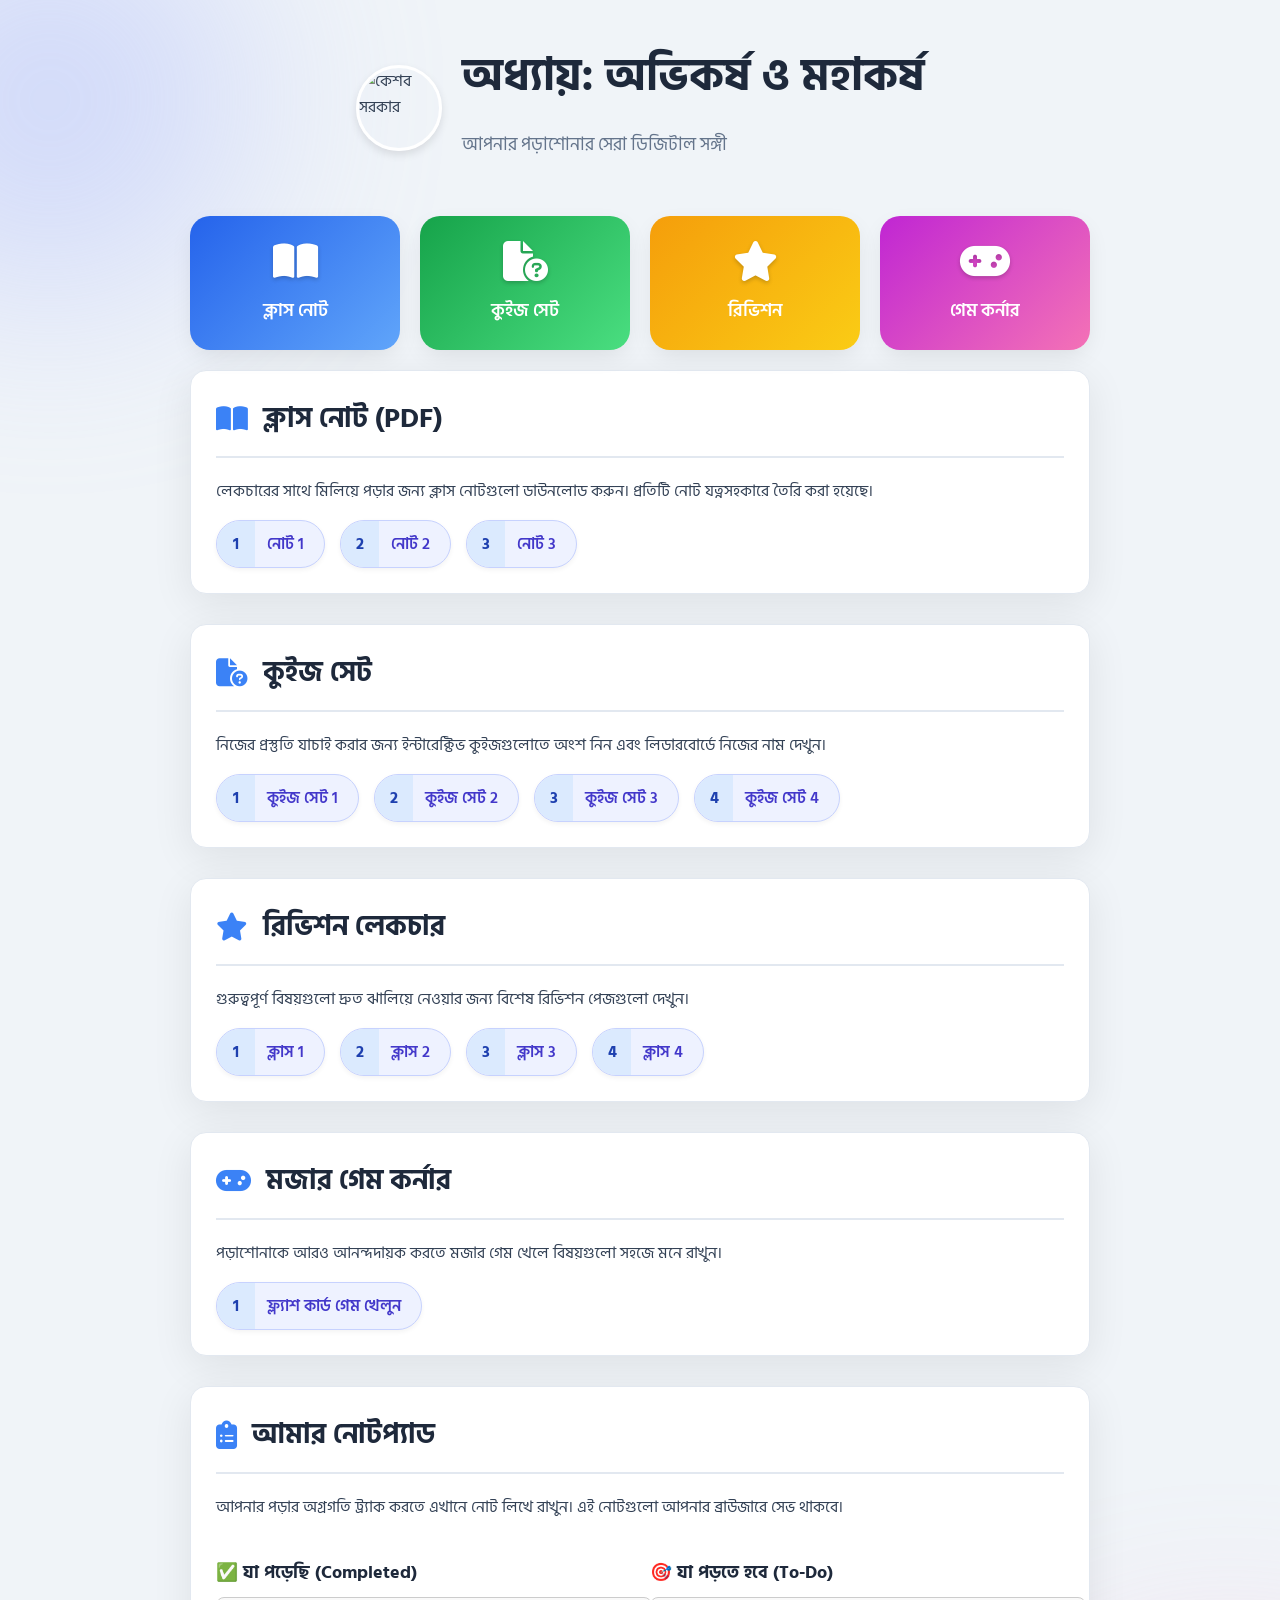
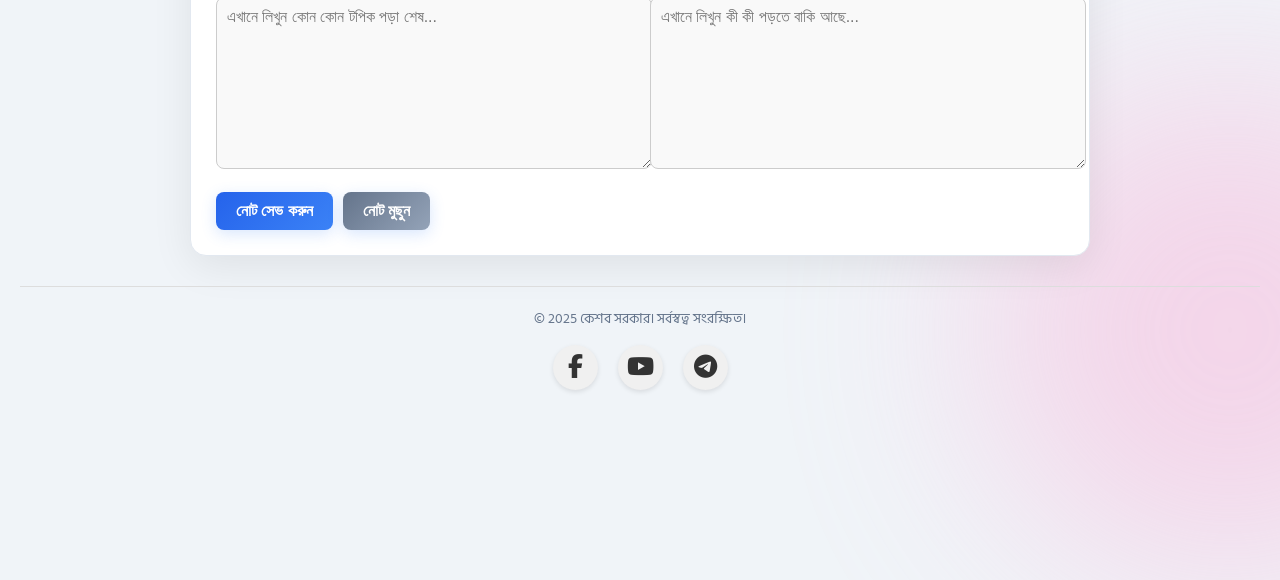
==== index.html @ e4b44785 "Add files via upload" ====
<!DOCTYPE html>
<html lang="bn">
<head>
    <meta charset="UTF-8">
    <meta name="viewport" content="width=device-width, initial-scale=1.0">
    <title>অভিকর্ষ ও মহাকর্ষ - হোমপেজ | কেশব সরকার</title>
    
    <!-- আপনার মূল CSS ফাইল -->
    <link rel="stylesheet" href="style.css">
    
    <!-- আইকন ব্যবহারের জন্য Font Awesome CDN লিঙ্ক -->
    <link rel="stylesheet" href="https://cdnjs.cloudflare.com/ajax/libs/font-awesome/6.4.2/css/all.min.css">
</head>
<body class="day-mode homepage"> 

    <div id="preloader">
        <div class="loader"></div>
    </div>

    <header class="main-header">
        <!-- আপনার ছবি -->
        <img src="images/logo.png" alt="কেশব সরকার" class="profile-pic">
        
        <!-- টেক্সট কন্টেন্ট -->
        <div class="header-text">
            <h1>অধ্যায়: অভিকর্ষ ও মহাকর্ষ</h1>
            <p>আপনার পড়াশোনার সেরা ডিজিটাল সঙ্গী</p>
        </div>
    </header>

    <!-- নতুন ডিজাইনের নেভিগেশন গ্রিড -->
    <nav class="nav-grid">
        <a href="#class-notes" class="nav-button color-notes">
            <i class="fa-solid fa-book-open"></i>
            <span>ক্লাস নোট</span>
        </a>
        <a href="#quiz-sets" class="nav-button color-quiz">
            <i class="fa-solid fa-file-circle-question"></i>
            <span>কুইজ সেট</span>
        </a>
        <a href="#revision-lectures" class="nav-button color-revision">
            <i class="fa-solid fa-star"></i>
            <span>রিভিশন</span>
        </a>
        <a href="#game-corner" class="nav-button color-games">
            <i class="fa-solid fa-gamepad"></i>
            <span>গেম কর্নার</span>
        </a>
    </nav>

    <main>
        <!-- Class Notes Section -->
        <section class="card" id="class-notes">
            <h2><i class="fa-solid fa-book-open icon-title"></i> ক্লাস নোট (PDF)</h2>
            <p>লেকচারের সাথে মিলিয়ে পড়ার জন্য ক্লাস নোটগুলো ডাউনলোড করুন। প্রতিটি নোট যত্নসহকারে তৈরি করা হয়েছে।</p>
            <div class="link-container">
                <a href="https://drive.google.com/file/d/1uuDfI9Atn5ycHhfQtnb_969OIkTGP3Yk/view?usp=drive_link" target="_blank">নোট 1</a>
                <a href="https://drive.google.com/file/d/1uvQ_W6IYlkirA7gVfi2jIu3zDcl0qU11/view?usp=drive_link" target="_blank">নোট 2</a>
                <a href="https://drive.google.com/file/d/1uwQnP6l8-jV9nRFzfV76UKOuegQ4USiN/view?usp=drive_link" target="_blank">নোট 3</a>
            </div>
        </section>

        <!-- Quiz Section -->
        <section class="card" id="quiz-sets">
            <h2><i class="fa-solid fa-file-circle-question icon-title"></i> কুইজ সেট</h2>
            <p>নিজের প্রস্তুতি যাচাই করার জন্য ইন্টারেক্টিভ কুইজগুলোতে অংশ নিন এবং লিডারবোর্ডে নিজের নাম দেখুন।</p>
            <div class="link-container">
                <a href="quiz/Qset1.html">কুইজ সেট 1</a>
                <a href="quiz/Qset2.html">কুইজ সেট 2</a>
                <a href="quiz/Qset3.html">কুইজ সেট 3</a>
                <a href="quiz/Qset4.html">কুইজ সেট 4</a>
            </div>
        </section>

        <!-- Revision Section -->
        <section class="card" id="revision-lectures">
             <h2><i class="fa-solid fa-star icon-title"></i> রিভিশন লেকচার</h2>
            <p>গুরুত্বপূর্ণ বিষয়গুলো দ্রুত ঝালিয়ে নেওয়ার জন্য বিশেষ রিভিশন পেজগুলো দেখুন।</p>
            <div class="link-container">
                <a href="revision_series/class1.html">ক্লাস 1</a>
                <a href="revision_series/class2.html">ক্লাস 2</a>
                <a href="revision_series/class3.html">ক্লাস 3</a>
                <a href="revision_series/class4.html">ক্লাস 4</a>
            </div>
        </section>

        <!-- Game Section -->
        <section class="card" id="game-corner">
            <h2><i class="fa-solid fa-gamepad icon-title"></i> মজার গেম কর্নার</h2>
            <p>পড়াশোনাকে আরও আনন্দদায়ক করতে মজার গেম খেলে বিষয়গুলো সহজে মনে রাখুন।</p>
            <div class="link-container">
                <a href="game/flash-card/index.html">ফ্ল্যাশ কার্ড গেম খেলুন</a>
            </div>
        </section>

        <!-- Notepad Section -->
        <section class="card" id="notepad">
            <h2><i class="fa-solid fa-clipboard-list icon-title"></i> আমার নোটপ্যাড</h2>
            <p>আপনার পড়ার অগ্রগতি ট্র্যাক করতে এখানে নোট লিখে রাখুন। এই নোটগুলো আপনার ব্রাউজারে সেভ থাকবে।</p>
            
            <div class="notepad-container">
                <div class="notepad-column">
                    <h3>✅ যা পড়েছি (Completed)</h3>
                    <textarea id="completed-notes" placeholder="এখানে লিখুন কোন কোন টপিক পড়া শেষ..."></textarea>
                </div>
                <div class="notepad-column">
                    <h3>🎯 যা পড়তে হবে (To-Do)</h3>
                    <textarea id="todo-notes" placeholder="এখানে লিখুন কী কী পড়তে বাকি আছে..."></textarea>
                </div>
            </div>
            
            <div class="notepad-buttons">
                <button id="save-notes-btn" class="action-btn">নোট সেভ করুন</button>
                <button id="clear-notes-btn" class="action-btn gray">নোট মুছুন</button>
            </div>
        </section>
    </main>

    <!-- Back to Top Button -->
    <a id="back-to-top" href="#"><i class="fas fa-arrow-up"></i></a>
    
    <footer>
        <p>&copy; 2025 কেশব সরকার। সর্বস্বত্ব সংরক্ষিত।</p>
		<div class="social-links">
            <a href="#" target="_blank"><i class="fab fa-facebook-f"></i></a>
            <a href="#" target="_blank "><i class="fab fa-youtube"></i></a>
            <a href="#" target="_blank"><i class="fab fa-telegram"></i></a>
        </div>
    </footer>

    <script>
    document.addEventListener('DOMContentLoaded', () => {
        // --- Notepad Functionality ---
        const completedNotesTextarea = document.getElementById('completed-notes');
        const todoNotesTextarea = document.getElementById('todo-notes');
        const saveBtn = document.getElementById('save-notes-btn');
        const clearBtn = document.getElementById('clear-notes-btn');

        const loadNotes = () => {
            completedNotesTextarea.value = localStorage.getItem('myAppCompletedNotes') || '';
            todoNotesTextarea.value = localStorage.getItem('myAppTodoNotes') || '';
        };

        const saveNotes = () => {
            localStorage.setItem('myAppCompletedNotes', completedNotesTextarea.value);
            localStorage.setItem('myAppTodoNotes', todoNotesTextarea.value);
            alert('আপনার নোট সফলভাবে সেভ করা হয়েছে!');
        };
        
        const clearNotes = () => {
            if (confirm('আপনি কি সত্যিই সব নোট মুছে ফেলতে চান?')) {
                localStorage.removeItem('myAppCompletedNotes');
                localStorage.removeItem('myAppTodoNotes');
                loadNotes(); // Clear textareas
                alert('আপনার সব নোট মুছে ফেলা হয়েছে।');
            }
        };

        if (saveBtn) saveBtn.addEventListener('click', saveNotes);
        if (clearBtn) clearBtn.addEventListener('click', clearNotes);
        
        loadNotes();

        // --- Back to Top Button Functionality ---
        const backToTopBtn = document.getElementById('back-to-top');
        window.onscroll = () => {
            if (document.body.scrollTop > 100 || document.documentElement.scrollTop > 100) {
                backToTopBtn.style.display = 'block';
            } else {
                backToTopBtn.style.display = 'none';
            }
        };
    });

    // --- Preloader Functionality ---
	window.addEventListener('load', () => {
        const preloader = document.getElementById('preloader');
        if(preloader) {
            preloader.style.display = 'none';
        }
    });
	</script>
</body>
</html>
---- style.css ----
/* style.css (Complete, Reorganized, and Responsive Version) */

/* --- 1. Font Import --- */
@import url('https://fonts.googleapis.com/css2?family=Hind+Siliguri:wght@400;500;600;700&display=swap');

/* --- 2. Global & Body Styles --- */
body {
    font-family: 'Hind Siliguri', sans-serif;
    transition: background-color 0.4s ease, color 0.4s ease;
    margin: 0;
    padding: 20px;
}
body.homepage {
    position: relative;
    overflow-x: hidden;
}
body.homepage::before, body.homepage::after {
    content: '';
    position: absolute;
    z-index: -1;
    border-radius: 50%;
    filter: blur(100px);
    opacity: 0.4;
    transition: background-color 0.5s ease;
}
body.homepage::before {
    width: 400px;
    height: 400px;
    background: #a5b4fc;
    top: -100px;
    left: -150px;
}
body.homepage::after {
    width: 500px;
    height: 500px;
    background: #f9a8d4;
    bottom: -150px;
    right: -200px;
}
main {
    max-width: 900px;
    margin: 20px auto;
}
h1, h2, h3, p {
    transition: color 0.4s ease;
}

/* --- 3. Day & Dark Mode Theming --- */
body.day-mode { background: #f0f4f8; color: #334155; }
body.dark-mode { background: #111827; color: #d1d5db; }

body.day-mode h1, body.day-mode h2, body.day-mode h3 { color: #1e293b; }
body.dark-mode h1, body.dark-mode h2, body.dark-mode h3 { color: #f9fafb; }

body.day-mode .main-header p, body.day-mode footer { color: #64748b; }
body.dark-mode .main-header p, body.dark-mode footer { color: #9ca3af; }

body.dark-mode.homepage::before { background: #4f46e5; opacity: 0.3; }
body.dark-mode.homepage::after { background: #be185d; opacity: 0.3; }

/* --- 4. Component Styles: Header, Card, Nav Grid, Footer --- */

/* Header */
.main-header {
    display: flex;
    align-items: center;
    gap: 20px;
    padding: 20px;
    justify-content: center;
    text-align: left;
    margin-bottom: 20px;
}
.main-header h1 {
    font-size: 2.8rem;
    font-weight: 700;
    margin: 0 0 5px 0;
}
.main-header p {
    font-size: 1.1rem;
}
.profile-pic {
    width: 80px;
    height: 80px;
    border-radius: 50%;
    border: 3px solid #fff;
    box-shadow: 0 4px 8px rgba(0,0,0,0.1);
    object-fit: cover;
}
body.dark-mode .profile-pic {
    border-color: #374151;
}

/* Nav Grid */
.nav-grid { 
    display: grid; 
    grid-template-columns: repeat(4, 1fr); 
    gap: 20px; 
    max-width: 900px; 
    margin: 20px auto; 
}
.nav-button { 
    display: flex; flex-direction: column; align-items: center; justify-content: center; 
    padding: 25px 15px; border-radius: 20px; text-decoration: none; color: white; text-align: center; 
    box-shadow: 0 8px 25px -5px rgba(0,0,0,0.1); 
    transition: transform 0.3s ease, box-shadow 0.3s ease; 
}
.nav-button:hover { transform: translateY(-8px) scale(1.03); box-shadow: 0 12px 30px -5px rgba(0,0,0,0.2); }
.nav-button i { font-size: 2.5rem; margin-bottom: 15px; text-shadow: 0 2px 4px rgba(0,0,0,0.2); }
.nav-button span { font-size: 1.1rem; font-weight: 600; }
.color-notes { background: linear-gradient(135deg, #2563eb, #60a5fa); }
.color-quiz { background: linear-gradient(135deg, #16a34a, #4ade80); }
.color-revision { background: linear-gradient(135deg, #f59e0b, #facc15); }
.color-games { background: linear-gradient(135deg, #c026d3, #f472b6); }

/* Card */
.card { 
    padding: 25px; 
    border-radius: 16px; 
    margin-bottom: 30px; 
    background: #ffffff;
    border: 1px solid #e2e8f0;
    box-shadow: 0 10px 40px rgba(0, 0, 0, 0.08);
}
body.dark-mode .card {
    background: #1f2937;
    border-color: #374151;
}
.card h2 { 
    font-size: 1.75rem; 
    margin-top: 0; 
    border-bottom: 2px solid #e2e8f0; 
    padding-bottom: 15px; 
    margin-bottom: 20px; 
    display: flex; 
    align-items: center;
}
.icon-title { margin-right: 15px; color: #3b82f6; }
body.dark-mode .card h2 { border-bottom-color: #374151; }
body.dark-mode .icon-title { color: #60a5fa; }

/* Link Container (Pill Style) */
.link-container { display: flex; flex-wrap: wrap; gap: 15px; counter-reset: link-counter; }
.link-container a { 
    position: relative; flex-grow: 0; padding: 10px 20px 10px 50px; border-radius: 50px; 
    display: inline-flex; align-items: center; font-weight: 600; overflow: hidden; 
    box-shadow: 0 2px 5px rgba(0,0,0,0.05); text-decoration: none; transition: all 0.2s ease; 
}
.link-container a:hover { transform: translateY(-3px) scale(1.02); }
.link-container a::before { 
    counter-increment: link-counter; content: counter(link-counter); 
    position: absolute; left: 0; top: 0; height: 100%; width: 38px; 
    display: flex; align-items: center; justify-content: center; font-weight: 700; 
}
body.day-mode .link-container a { background-color: #eef2ff; color: #4338ca; border: 1px solid #c7d2fe; }
body.day-mode .link-container a:hover { background-color: #e0e7ff; box-shadow: 0 4px 12px rgba(67, 56, 202, 0.15); }
body.day-mode .link-container a::before { background-color: #dbeafe; color: #1e40af; }
body.dark-mode .link-container a { background-color: #312e81; color: #e0e7ff; border: 1px solid #4f46e5; }
body.dark-mode .link-container a:hover { background-color: #4338ca; box-shadow: 0 4px 12px rgba(99, 102, 241, 0.2); }
body.dark-mode .link-container a::before { background-color: #4338ca; color: #c7d2fe; }

/* Footer & Social Links */
footer {
    text-align: center;
    padding: 20px;
    margin-top: 30px;
    border-top: 1px solid #ddd;
}
body.dark-mode footer { border-top: 1px solid #333; }
footer p { margin: 0; margin-bottom: 15px; font-size: 0.9em; }
.social-links { display: flex; justify-content: center; gap: 20px; }
.social-links a {
    color: #333; font-size: 1.5em; width: 45px; height: 45px; line-height: 45px;
    border-radius: 50%; background-color: #f0f0f0;
    transition: transform 0.3s ease, background-color 0.3s ease, color 0.3s ease;
    box-shadow: 0 2px 5px rgba(0,0,0,0.1);
}
body.dark-mode .social-links a { color: #f1f1f1; background-color: #333; }
.social-links a:hover { transform: translateY(-5px); }
.social-links a[href*="facebook"]:hover { background-color: #1877F2; color: white; }
.social-links a[href*="youtube"]:hover { background-color: #FF0000; color: white; }
.social-links a[href*="telegram"]:hover { background-color: #0088cc; color: white; }

/* --- 5. Page-Specific Styles: Quiz, Revision, Notepad --- */

/* Quiz Page */
.quiz-page-container { padding: 20px; }
.quiz-header { text-align: center; border-bottom: 2px solid #eee; padding-bottom: 15px; margin-bottom: 20px; }
.score-board { display: flex; justify-content: center; gap: 20px; font-size: 1.2rem; font-weight: bold; margin-top: 10px; }
#correct-count { color: #28a745; }
#wrong-count { color: #dc3545; }
#timer { color: #6c757d; }
.option-btn { 
    display: flex; align-items: center; width: 100%; padding: 15px; border-radius: 16px; border: 2px solid; 
    box-shadow: 0 2px 4px rgba(0, 0, 0, 0.04); transition: all 0.2s ease-in-out; 
    font-weight: 500; font-size: 16px; cursor: pointer; text-align: left; 
}
.option-btn:disabled { cursor: not-allowed; }
.option-btn .option-prefix { font-weight: 700; margin-right: 12px; }
body.day-mode .option-btn { background-color: #f8fafc; border-color: #e2e8f0; color: #334155; }
body.day-mode .option-btn:hover:not(:disabled) { border-color: #3b82f6; }
body.day-mode .option-btn .option-prefix { color: #3b82f6; }
body.dark-mode .option-btn { background-color: #374151; border-color: #4b5563; color: #f3f4f6; }
body.dark-mode .option-btn:hover:not(:disabled) { border-color: #60a5fa; }
body.dark-mode .option-btn .option-prefix { color: #60a5fa; }
.option-btn.correct { background: #10b981 !important; color: white !important; border-color: #059669 !important; animation: pulse 0.6s ease; }
.option-btn.incorrect { background: #ef4444 !important; color: white !important; border-color: #b91c1c !important; animation: shake 0.5s ease; }

/* Action Buttons (for Quiz and Notepad) */
.action-btn { 
    padding: 12px 24px; font-weight: 600; border-radius: 12px; border: none; color: white; cursor: pointer; 
    background: linear-gradient(135deg, #2563eb, #3b82f6); 
    box-shadow: 0 4px 15px rgba(59, 130, 246, 0.2); 
    transition: all 0.2s ease; text-decoration: none; 
}
.action-btn:hover { transform: translateY(-2px); box-shadow: 0 6px 20px rgba(59, 130, 246, 0.3); }
.action-btn.green { background: linear-gradient(135deg, #16a34a, #22c55e); box-shadow: 0 4px 15px rgba(22, 163, 74, 0.2); }
.action-btn.gray { background: linear-gradient(135deg, #64748b, #94a3b8); }

/* Review Card (Quiz) */
.review-card { border-radius: 16px; box-shadow: 0 4px 10px rgba(0, 0, 0, 0.05); padding: 20px; margin-bottom: 20px; border-left: 6px solid; }
.review-card.review-correct { border-color: #22c55e; background-color: #f0fdf4; }
.review-card.review-incorrect { border-color: #ef4444; background-color: #fef2f2; }
body.dark-mode .review-card.review-correct { background-color: #1f392c; }
body.dark-mode .review-card.review-incorrect { background-color: #451a1a; }

/* Notepad Section */
#notepad .notepad-container { display: flex; gap: 20px; margin-top: 20px; flex-wrap: wrap; }
#notepad .notepad-column { flex: 1; min-width: 250px; }
#notepad h3 { font-size: 1.1em; margin-bottom: 10px; }
#notepad textarea {
    width: 100%; height: 150px; padding: 10px; border-radius: 8px;
    border: 1px solid #ccc; font-family: 'Arial', sans-serif;
    font-size: 1em; resize: vertical;
}
body.day-mode #notepad textarea { background-color: #f9f9f9; color: #333; }
body.dark-mode #notepad textarea { background-color: #3a3a3a; color: #f1f1f1; border-color: #555; }
#notepad .notepad-buttons { margin-top: 15px; display: flex; gap: 10px; }
#notepad .btn { padding: 10px 20px; border: none; border-radius: 5px; cursor: pointer; font-weight: bold; transition: background-color 0.3s; }
#notepad .btn-primary { background-color: #007bff; color: white; }
#notepad .btn-primary:hover { background-color: #0056b3; }
#notepad .btn-secondary { background-color: #6c757d; color: white; }
#notepad .btn-secondary:hover { background-color: #5a6268; }

/* --- 6. Utility Styles: Preloader, Back-to-Top --- */
#preloader {
    position: fixed; top: 0; left: 0; width: 100%; height: 100%;
    z-index: 9999; display: flex; justify-content: center; align-items: center;
}
body.day-mode #preloader { background-color: #f0f4f8; }
body.dark-mode #preloader { background-color: #111827; }

.loader {
    border: 8px solid #e0e0e0; border-top: 8px solid #3498db;
    border-radius: 50%; width: 60px; height: 60px;
    animation: spin 1s linear infinite;
}
body.dark-mode .loader { border-color: #4b5563; border-top-color: #60a5fa; }

#back-to-top {
    position: fixed; bottom: 20px; right: 20px;
    background-color: #007bff; color: white;
    width: 40px; height: 40px; border-radius: 50%;
    text-align: center; line-height: 40px;
    display: none; z-index: 1000; transition: opacity 0.3s;
    text-decoration: none;
}
#back-to-top:hover { background-color: #0056b3; }

/* --- 7. Animations --- */
@keyframes pulse { 0%, 100% { transform: scale(1); } 50% { transform: scale(1.05); } }
@keyframes shake { 0%, 100% { transform: translateX(0); } 25%, 75% { transform: translateX(-4px); } 50% { transform: translateX(4px); } }
@keyframes spin { 0% { transform: rotate(0deg); } 100% { transform: rotate(360deg); } }


/* --- 8. Media Queries for Responsive Design --- */

/* For Tablets and larger phones (screen width <= 768px) */
@media (max-width: 768px) {
    .main-header {
        flex-direction: column;
        text-align: center;
        gap: 15px;
    }
    .main-header h1 {
        font-size: 2.2rem;
    }
    .nav-grid {
        grid-template-columns: repeat(2, 1fr);
        gap: 15px;
    }
    .card {
        padding: 20px;
    }
    #notepad .notepad-container {
        flex-direction: column;
        gap: 25px;
    }
}

/* For smaller mobile devices (screen width <= 480px) */
@media (max-width: 480px) {
    body {
        padding: 10px;
    }
    .main-header h1 {
        font-size: 1.8rem;
    }
    .main-header p {
        font-size: 1rem;
    }
    .nav-button span {
        font-size: 0.9em;
    }
    .card h2 {
        font-size: 1.5rem;
    }
    #notepad .notepad-buttons {
        flex-direction: column;
    }
    #notepad .btn {
        width: 100%;
    }
    .quiz-page-container {
        padding: 10px;
    }
    .option-btn {
        padding: 12px;
        font-size: 15px;
    }
}
/* --- 9. Advanced Leaderboard Styles --- */

.leaderboard-list {
    list-style: none;
    padding: 0;
    margin: 0;
    text-align: left;
}

.leaderboard-item {
    background-color: #f9fafb;
    border: 1px solid #e5e7eb;
    border-radius: 12px;
    margin-bottom: 15px;
    padding: 15px;
    box-shadow: 0 2px 5px rgba(0,0,0,0.05);
}
body.dark-mode .leaderboard-item {
    background-color: #374151;
    border-color: #4b5563;
}

.leaderboard-item .main-score {
    display: flex;
    justify-content: space-between;
    align-items: center;
    font-size: 1.2rem;
    font-weight: 600;
}

.leaderboard-item .details-list {
    list-style-type: '✅  ';
    padding-left: 20px;
    margin-top: 10px;
    border-top: 1px dashed #d1d5db;
    padding-top: 10px;
    font-size: 0.9em;
    color: #4b5563;
}
body.dark-mode .leaderboard-item .details-list {
    border-top-color: #4b5563;
    color: #d1d5db;
}

.leaderboard-item .details-list li {
    padding: 3px 0;
}
/* ========================================= */
/*      New Page Navigation Design with Better Hover Effects      */
/* ========================================= */

/* নেভিগেশন কন্টেইনার */
.page-navigation {
    display: flex;
    justify-content: center;
    align-items: center;
    gap: 15px; /* বাটনগুলোর মধ্যে ফাঁকা জায়গা */
    margin-top: 40px;
    padding-top: 20px;
    border-top: 1px solid #e2e8f0;
}

body.dark-mode .page-navigation {
    border-top-color: #374151;
}

/* সব বাটনের জন্য সাধারণ স্টাইল */
.page-navigation .btn {
    display: inline-flex; /* আইকন ও টেক্সটকে পাশাপাশি রাখার জন্য */
    align-items: center;
    gap: 8px; /* আইকন ও টেক্সটের মধ্যে ফাঁকা জায়গা */
    text-decoration: none;
    padding: 10px 22px; /* কম্প্যাক্ট সাইজ */
    border-radius: 12px; /* হালকা গোলাকার */
    font-weight: 600;
    font-size: 16px;
    border: none;
    position: relative; /* শ্যাডোর জন্য */
    overflow: hidden; /* ভেতরের ইফেক্টের জন্য */
    transition: transform 0.3s ease, box-shadow 0.3s ease;
}

.page-navigation .btn i {
    transition: transform 0.3s ease;
}

/* হোভার করলে আইকনের অ্যানিমেশন */
.page-navigation .btn:hover:not(.disabled) i.fa-arrow-left {
    transform: translateX(-4px);
}
.page-navigation .btn:hover:not(.disabled) i.fa-arrow-right {
    transform: translateX(4px);
}
.page-navigation .btn:hover:not(.disabled) i.fa-home {
    transform: scale(1.2) rotate(-10deg);
}


/* হোম বাটন (Primary) */
.page-navigation .btn-primary {
    background: #3b82f6;
    color: white;
}
.page-navigation .btn-primary:hover {
    transform: translateY(-4px);
    box-shadow: 0 10px 25px -5px rgba(59, 130, 246, 0.4);
}
body.dark-mode .page-navigation .btn-primary {
    background: #60a5fa;
    color: #111827;
}
body.dark-mode .page-navigation .btn-primary:hover {
    box-shadow: 0 10px 25px -5px rgba(96, 165, 250, 0.3);
}


/* পূর্ববর্তী/পরবর্তী বাটন (Secondary) */
.page-navigation .btn-secondary {
    background: #fff;
    color: #475569;
    box-shadow: 0 4px 6px -1px rgba(0, 0, 0, 0.1), 0 2px 4px -2px rgba(0, 0, 0, 0.1);
}
.page-navigation .btn-secondary:hover:not(.disabled) {
    transform: translateY(-4px);
    box-shadow: 0 10px 15px -3px rgba(0, 0, 0, 0.1), 0 4px 6px -4px rgba(0, 0, 0, 0.1);
}
body.dark-mode .page-navigation .btn-secondary {
    background: #374151;
    color: #cbd5e1;
    box-shadow: 0 4px 6px -1px rgba(0, 0, 0, 0.4), 0 2px 4px -2px rgba(0, 0, 0, 0.3);
}
body.dark-mode .page-navigation .btn-secondary:hover:not(.disabled) {
    background-color: #4b5563;
}


/* নিষ্ক্রিয় বাটন (Disabled) */
.page-navigation .btn.disabled {
    background-color: #e2e8f0;
    color: #94a3b8;
    cursor: not-allowed;
    box-shadow: none;
    opacity: 0.7;
}
body.dark-mode .page-navigation .btn.disabled {
    background-color: #4b5563;
    color: #6b7280;
}

/* "হোমপেজে ফিরে যান" লিঙ্কের জন্য কোনো পরিবর্তন নেই, এটি আগের মতোই থাকবে */
.back-to-home {
    display: block;
    text-align: center;
    margin-top: 25px;
    font-size: 15px;
    font-weight: 500;
    text-decoration: none;
    color: #64748b;
    transition: color 0.2s;
}
.back-to-home:hover {
    color: #3b82f6;
    text-decoration: underline;
}
body.dark-mode .back-to-home {
    color: #9ca3af;
}
body.dark-mode .back-to-home:hover {
    color: #60a5fa;
}
/* রিভিউ কার্ডের স্টাইল */
.review-card {
    padding: 1rem;
    border-radius: 8px;
    border: 1px solid #e0e0e0;
    margin-bottom: 1rem;
}

.review-correct {
    background-color: #e8f5e9; /* হালকা সবুজ */
    border-left: 5px solid #4caf50; /* গাঢ় সবুজ বর্ডার */
}

.review-incorrect {
    background-color: #ffebee; /* হালকা লাল */
    border-left: 5px solid #f44336; /* গাঢ় লাল বর্ডার */
}

/* লিডারবোর্ড স্টাইল */
.leaderboard-list {
    list-style: none;
    padding: 0;
    max-width: 500px;
    margin: 0 auto;
    text-align: left;
}

.leaderboard-item {
    background-color: #f9f9f9;
    border: 1px solid #ddd;
    padding: 15px;
    margin-bottom: 10px;
    border-radius: 8px;
    transition: transform 0.2s;
}

.leaderboard-item:hover {
    transform: translateY(-3px);
    box-shadow: 0 4px 10px rgba(0, 0, 0, 0.1);
}

.leaderboard-item .main-score {
    display: flex;
    justify-content: space-between;
    align-items: center;
    font-size: 1.1rem;
    font-weight: 500;
}

.leaderboard-item .details-list {
    list-style-type: disc;
    padding-left: 20px;
    margin-top: 8px;
    font-size: 0.9rem;
    color: #555;
}

/* সাধারণ বাটন স্টাইল */
.action-btn {
  display: inline-block;
  padding: 10px 20px;
  font-size: 16px;
  font-weight: 600;
  text-align: center;
  border-radius: 8px;
  cursor: pointer;
  transition: all 0.3s;
  border: none;
  color: white;
  background-color: #3b82f6; /* নীল */
}

.action-btn:hover {
    filter: brightness(1.1);
}

.action-btn:disabled {
    background-color: #9ca3af;
    cursor: not-allowed;
}

.action-btn.green {
    background-color: #22c55e; /* সবুজ */
}

.action-btn.gray {
    background-color: #6b7280; /* ধূসর */
}
/* --- Quiz Page Theme Updates --- */

/* Quiz Container */
body.day-mode .quiz-page-container {
    background-color: #f0f4f8;
    color: #334155;
}
body.dark-mode .quiz-page-container {
    background-color: #111827;
    color: #d1d5db;
}

/* Quiz Header */
body.day-mode .quiz-header {
    border-bottom-color: #e2e8f0;
}
body.dark-mode .quiz-header {
    border-bottom-color: #374151;
}

/* Score Board */
body.dark-mode #correct-count {
    color: #34d399;
}
body.dark-mode #wrong-count {
    color: #f87171;
}
body.dark-mode #timer {
    color: #9ca3af;
}

/* Question Container */
body.day-mode .question-container {
    background-color: #ffffff;
    color: #1e293b;
}
body.dark-mode .question-container {
    background-color: #1f2937;
    color: #f3f4f6;
}

/* Options Container */
body.day-mode .options-container {
    background-color: #ffffff;
}
body.dark-mode .options-container {
    background-color: #1f2937;
}

/* Review Section */
body.day-mode #review-section {
    background-color: #f8fafc;
}
body.dark-mode #review-section {
    background-color: #1f2937;
}

/* Review Cards - Dark Mode */
body.dark-mode .review-card {
    border-color: #374151;
}
body.dark-mode .review-correct {
    background-color: #064e3b;
    border-left-color: #10b981;
}
body.dark-mode .review-incorrect {
    background-color: #7f1d1d;
    border-left-color: #ef4444;
}

/* Leaderboard - Dark Mode */
body.dark-mode .leaderboard-item {
    background-color: #374151;
    border-color: #4b5563;
}
body.dark-mode .leaderboard-item:hover {
    background-color: #4b5563;
    box-shadow: 0 4px 10px rgba(0, 0, 0, 0.3);
}
body.dark-mode .leaderboard-item .details-list {
    color: #d1d5db;
}

/* Quiz Navigation Buttons */
body.dark-mode .quiz-navigation .action-btn {
    box-shadow: 0 4px 15px rgba(0, 0, 0, 0.3);
}
body.dark-mode .quiz-navigation .action-btn:hover {
    box-shadow: 0 6px 20px rgba(0, 0, 0, 0.4);
}

/* Result Section */
body.day-mode .result-section {
    background-color: #ffffff;
    border: 1px solid #e2e8f0;
}
body.dark-mode .result-section {
    background-color: #1f2937;
    border: 1px solid #374151;
}

/* Progress Bar (if any) */
body.day-mode .progress-bar {
    background-color: #e2e8f0;
}
body.dark-mode .progress-bar {
    background-color: #374151;
}
body.day-mode .progress-bar-fill {
    background-color: #3b82f6;
}
body.dark-mode .progress-bar-fill {
    background-color: #60a5fa;
}
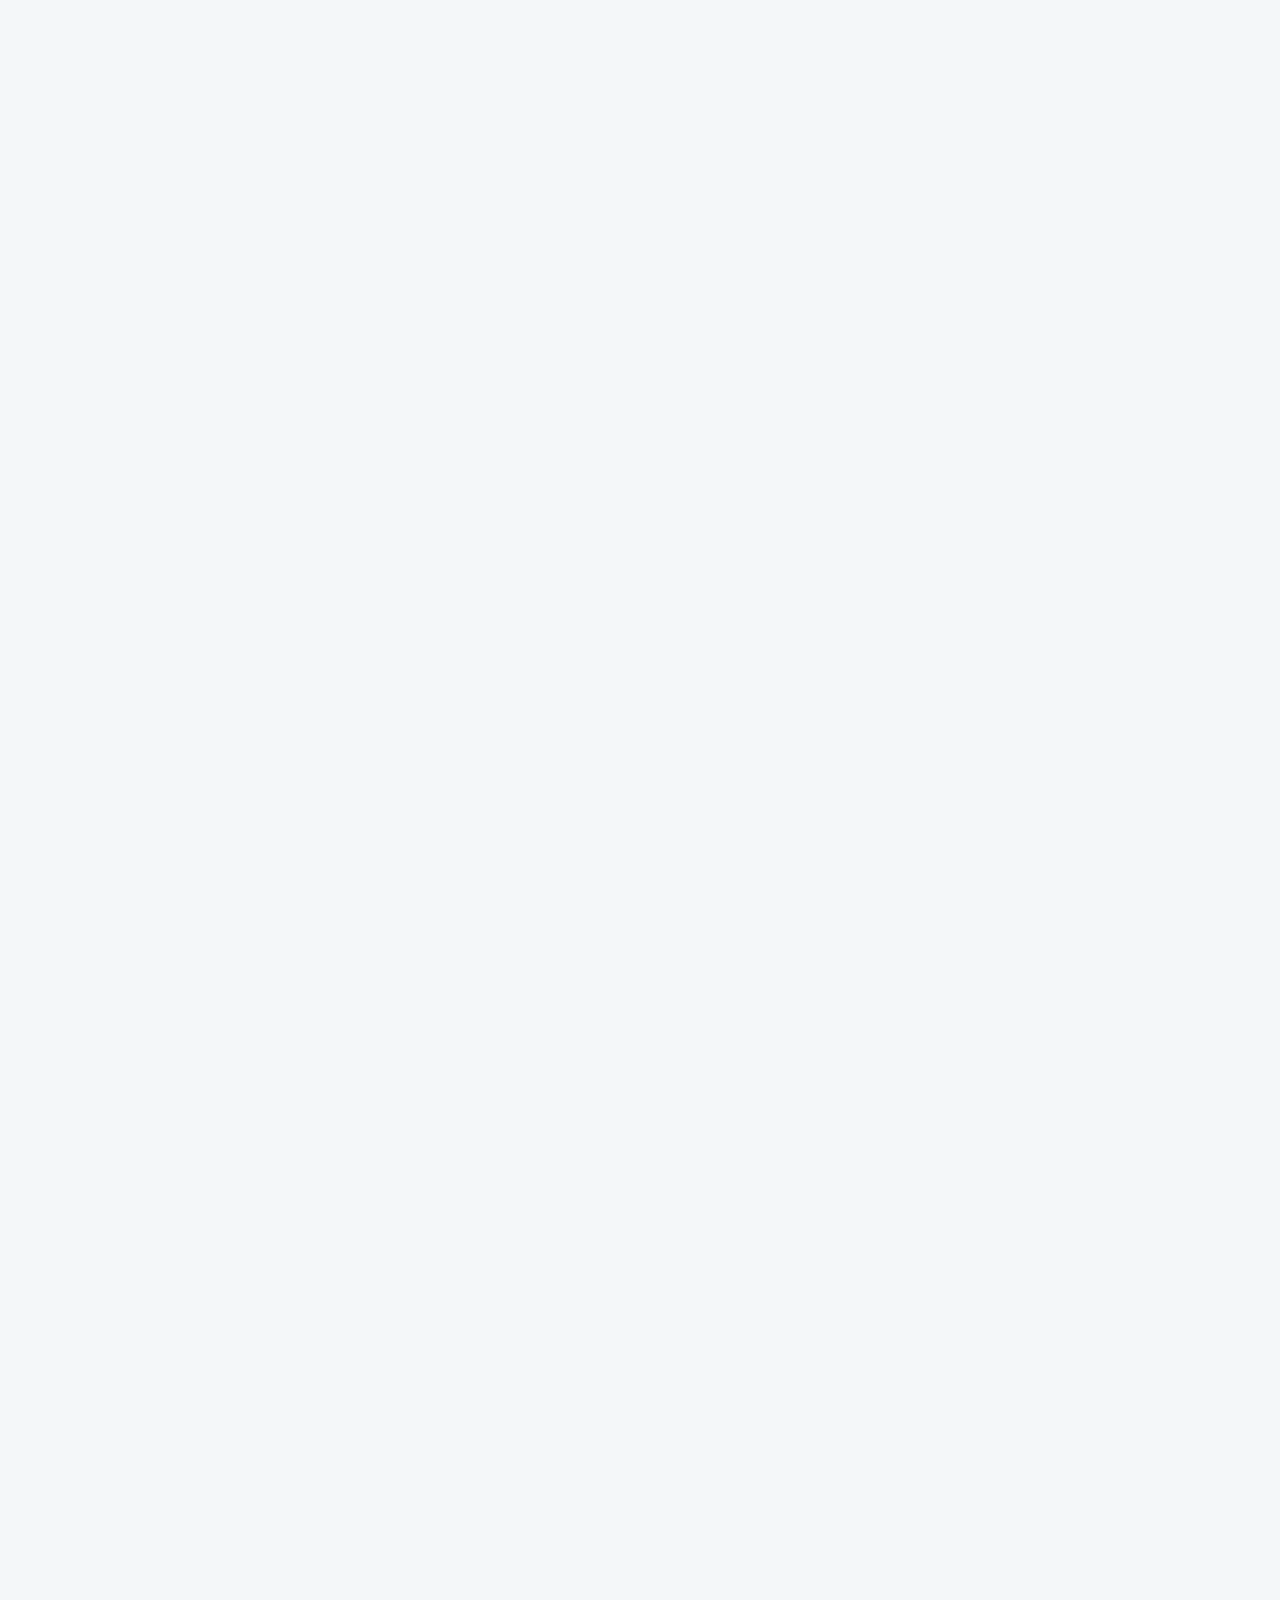
==== commit 44087b0f: "full update" ====
--- a/index.html
+++ b/index.html
@@ -3,182 +3,184 @@
 <head>
     <meta charset="UTF-8">
     <meta name="viewport" content="width=device-width, initial-scale=1.0">
-    <title>অভিকর্ষ ও মহাকর্ষ - হোমপেজ | কেশব সরকার</title>
+    <title>অধ্যায়: অভিকর্ষ ও মহাকর্ষ | Study With Keshab</title>
     
-    <!-- আপনার মূল CSS ফাইল -->
-    <link rel="stylesheet" href="style.css">
+    <!-- প্রধান CSS ফাইল -->
+    <link rel="stylesheet" href="css/style.css">
     
-    <!-- আইকন ব্যবহারের জন্য Font Awesome CDN লিঙ্ক -->
+    <!-- আইকন ব্যবহারের জন্য Font Awesome CDN -->
     <link rel="stylesheet" href="https://cdnjs.cloudflare.com/ajax/libs/font-awesome/6.4.2/css/all.min.css">
+    
+    <!-- চার্ট ব্যবহারের জন্য Chart.js -->
+    <script src="https://cdn.jsdelivr.net/npm/chart.js@2.9.4/dist/Chart.min.js"></script>
+    
+    <!-- পেজ লোডিং এর সময় হাইড করার জন্য স্টাইল -->
+    <style>
+      body.auth-loading { visibility: hidden; opacity: 0; }
+    </style>
 </head>
-<body class="day-mode homepage"> 
+<body class="day-mode homepage theme-blue auth-loading">
 
     <div id="preloader">
         <div class="loader"></div>
     </div>
 
     <header class="main-header">
-        <!-- আপনার ছবি -->
-        <img src="images/logo.png" alt="কেশব সরকার" class="profile-pic">
-        
-        <!-- টেক্সট কন্টেন্ট -->
+        <img src="images/logo.jpg" alt="লোগো" class="profile-pic" id="logo-easter-egg">
         <div class="header-text">
             <h1>অধ্যায়: অভিকর্ষ ও মহাকর্ষ</h1>
             <p>আপনার পড়াশোনার সেরা ডিজিটাল সঙ্গী</p>
         </div>
+        <button id="dark-mode-toggle" class="dark-mode-button" title="দিন/রাত মোড পরিবর্তন করুন">
+            <i class="fa-solid fa-moon"></i>
+        </button>
     </header>
+    
+    <div class="search-container">
+        <i class="fa-solid fa-magnifying-glass"></i>
+        <input type="text" id="search-bar" placeholder="যেকোনো সেকশন খুঁজুন...">
+    </div>
 
-    <!-- নতুন ডিজাইনের নেভিগেশন গ্রিড -->
     <nav class="nav-grid">
-        <a href="#class-notes" class="nav-button color-notes">
-            <i class="fa-solid fa-book-open"></i>
-            <span>ক্লাস নোট</span>
-        </a>
-        <a href="#quiz-sets" class="nav-button color-quiz">
-            <i class="fa-solid fa-file-circle-question"></i>
-            <span>কুইজ সেট</span>
-        </a>
-        <a href="#revision-lectures" class="nav-button color-revision">
-            <i class="fa-solid fa-star"></i>
-            <span>রিভিশন</span>
-        </a>
-        <a href="#game-corner" class="nav-button color-games">
-            <i class="fa-solid fa-gamepad"></i>
-            <span>গেম কর্নার</span>
-        </a>
+        <a href="https://keshab1997.github.io/Study-With-Keshab/" class="nav-button color-home"><i class="fa-solid fa-house"></i><span>হোম</span></a>
+        <a href="#dashboard" class="nav-button color-dashboard"><i class="fa-solid fa-chart-line"></i><span>ড্যাশবোর্ড</span></a>
+        <a href="#class-notes" class="nav-button color-notes"><i class="fa-solid fa-book-open"></i><span>ক্লাস নোট</span></a>
+        <a href="#quiz-sets" class="nav-button color-quiz"><i class="fa-solid fa-file-circle-question"></i><span>কুইজ সেট</span></a>
+        <button id="formula-sheet-btn" class="nav-button color-formulas"><i class="fa-solid fa-square-root-variable"></i><span>সূত্র তালিকা</span></button>
+        <a href="#leaderboard" class="nav-button color-leaderboard"><i class="fa-solid fa-trophy"></i><span>লিডারবোর্ড</span></a>
     </nav>
 
     <main>
-        <!-- Class Notes Section -->
+        <!-- === এই লাইনটি নতুন অধ্যায়ের জন্য অপরিহার্য === -->
+        <script>
+            const CURRENT_CHAPTER_NAME = "অভিকর্ষ ও মহাকর্ষ";
+        </script>
+        
+        <!-- ইউজার প্রোফাইল কার্ড -->
+        <section class="card" id="user-profile-card">
+            <div class="profile-header">
+                <img id="user-profile-pic" src="images/default-avatar.png" alt="Profile Picture" class="profile-pic-large">
+                <div class="profile-info">
+                    <h2 id="user-display-name">লোড হচ্ছে...</h2>
+                    <p id="user-email">লোড হচ্ছে...</p>
+                </div>
+            </div>
+        </section>
+
+        <!-- ড্যাশবোর্ড সেকশন -->
+        <section class="card" id="dashboard">
+             <h2><i class="fa-solid fa-chart-line icon-title"></i> আমার ড্যাশবোর্ড</h2>
+             <div class="dashboard-grid">
+                <div class="dashboard-item"><h3>অধ্যায়ের অগ্রগতি (কুইজ)</h3><div class="progress-bar-container"><div class="progress-bar" id="chapter-progress-bar" style="width: 0%;"></div></div><p id="chapter-progress-text">0% সম্পন্ন</p></div>
+                <div class="dashboard-item"><h3>সামগ্রিক পারফরম্যান্স</h3><canvas id="quiz-pie-chart"></canvas></div>
+                <div class="dashboard-item"><h3>দৈনিক চ্যালেঞ্জ</h3><div id="daily-challenge" class="challenge-box"><p id="challenge-text">আজকের চ্যালেঞ্জ লোড হচ্ছে...</p></div></div>
+                <div class="dashboard-item"><h3>আমার অ্যাচিভমেন্টস</h3><div class="achievements-container" id="achievements-container"></div></div>
+             </div>
+        </section>
+
+        <!-- ক্লাস নোট সেকশন -->
         <section class="card" id="class-notes">
             <h2><i class="fa-solid fa-book-open icon-title"></i> ক্লাস নোট (PDF)</h2>
-            <p>লেকচারের সাথে মিলিয়ে পড়ার জন্য ক্লাস নোটগুলো ডাউনলোড করুন। প্রতিটি নোট যত্নসহকারে তৈরি করা হয়েছে।</p>
+            <p>লেকচারের সাথে মিলিয়ে পড়ার জন্য ক্লাস নোটগুলো ডাউনলোড করুন।</p>
             <div class="link-container">
                 <a href="https://drive.google.com/file/d/1uuDfI9Atn5ycHhfQtnb_969OIkTGP3Yk/view?usp=drive_link" target="_blank">নোট 1</a>
                 <a href="https://drive.google.com/file/d/1uvQ_W6IYlkirA7gVfi2jIu3zDcl0qU11/view?usp=drive_link" target="_blank">নোট 2</a>
                 <a href="https://drive.google.com/file/d/1uwQnP6l8-jV9nRFzfV76UKOuegQ4USiN/view?usp=drive_link" target="_blank">নোট 3</a>
             </div>
         </section>
+        
+        <!-- কুইজ সেট সেকশন -->
+        <section class="card" id="quiz-sets">
+             <h2><i class="fa-solid fa-file-circle-question icon-title"></i> কুইজ সেট</h2>
+             <p>নিজের প্রস্তুতি যাচাই করার জন্য ইন্টারেক্টিভ কুইজগুলোতে অংশ নিন।</p>
+             <div class="link-container">
+                <a href="quiz/Qset1.html">📝 Quiz Set 1</a>
+                <a href="quiz/Qset2.html">📝 Quiz Set 2</a>
+                <a href="quiz/Qset3.html">📝 Quiz Set 3</a>
+                <a href="quiz/Qset4.html">📝 Quiz Set 4</a>
+             </div>
+        </section>
 
-        <!-- Quiz Section -->
-        <section class="card" id="quiz-sets">
-            <h2><i class="fa-solid fa-file-circle-question icon-title"></i> কুইজ সেট</h2>
-            <p>নিজের প্রস্তুতি যাচাই করার জন্য ইন্টারেক্টিভ কুইজগুলোতে অংশ নিন এবং লিডারবোর্ডে নিজের নাম দেখুন।</p>
+        <!-- রিভিশন লেকচার সেকশন -->
+        <section class="card" id="revision-lectures">
+            <h2><i class="fa-solid fa-star icon-title"></i> রিভিশন লেকচার</h2>
+            <p>গুরুত্বপূর্ণ বিষয়গুলো দ্রুত ঝালিয়ে নেওয়ার জন্য বিশেষ রিভিশন পেজগুলো দেখুন।</p>
             <div class="link-container">
-                <a href="quiz/Qset1.html">কুইজ সেট 1</a>
-                <a href="quiz/Qset2.html">কুইজ সেট 2</a>
-                <a href="quiz/Qset3.html">কুইজ সেট 3</a>
-                <a href="quiz/Qset4.html">কুইজ সেট 4</a>
+                <a href="revision_series/class1.html">📘 Class 1</a>
+                <a href="revision_series/class2.html">📘 Class 2</a>
+                <a href="revision_series/class3.html">📘 Class 3</a>
+                <a href="revision_series/class4.html">📘 Class 4</a>
             </div>
         </section>
-
-        <!-- Revision Section -->
-        <section class="card" id="revision-lectures">
-             <h2><i class="fa-solid fa-star icon-title"></i> রিভিশন লেকচার</h2>
-            <p>গুরুত্বপূর্ণ বিষয়গুলো দ্রুত ঝালিয়ে নেওয়ার জন্য বিশেষ রিভিশন পেজগুলো দেখুন।</p>
-            <div class="link-container">
-                <a href="revision_series/class1.html">ক্লাস 1</a>
-                <a href="revision_series/class2.html">ক্লাস 2</a>
-                <a href="revision_series/class3.html">ক্লাস 3</a>
-                <a href="revision_series/class4.html">ক্লাস 4</a>
-            </div>
-        </section>
-
+        
         <!-- Game Section -->
         <section class="card" id="game-corner">
             <h2><i class="fa-solid fa-gamepad icon-title"></i> মজার গেম কর্নার</h2>
             <p>পড়াশোনাকে আরও আনন্দদায়ক করতে মজার গেম খেলে বিষয়গুলো সহজে মনে রাখুন।</p>
             <div class="link-container">
-                <a href="game/flash-card/index.html">ফ্ল্যাশ কার্ড গেম খেলুন</a>
+                <a href="game/flash-card/index.html">🎮 ফ্ল্যাশ কার্ড গেম</a>
             </div>
         </section>
 
-        <!-- Notepad Section -->
-        <section class="card" id="notepad">
-            <h2><i class="fa-solid fa-clipboard-list icon-title"></i> আমার নোটপ্যাড</h2>
-            <p>আপনার পড়ার অগ্রগতি ট্র্যাক করতে এখানে নোট লিখে রাখুন। এই নোটগুলো আপনার ব্রাউজারে সেভ থাকবে।</p>
-            
-            <div class="notepad-container">
-                <div class="notepad-column">
-                    <h3>✅ যা পড়েছি (Completed)</h3>
-                    <textarea id="completed-notes" placeholder="এখানে লিখুন কোন কোন টপিক পড়া শেষ..."></textarea>
-                </div>
-                <div class="notepad-column">
-                    <h3>🎯 যা পড়তে হবে (To-Do)</h3>
-                    <textarea id="todo-notes" placeholder="এখানে লিখুন কী কী পড়তে বাকি আছে..."></textarea>
-                </div>
-            </div>
-            
-            <div class="notepad-buttons">
-                <button id="save-notes-btn" class="action-btn">নোট সেভ করুন</button>
-                <button id="clear-notes-btn" class="action-btn gray">নোট মুছুন</button>
+        <!-- লিডারবোর্ড সেকশন -->
+        <section class="card" id="leaderboard">
+            <h2><i class="fa-solid fa-trophy icon-title"></i> লিডারবোর্ড</h2>
+            <p>এই অধ্যায়ের সর্বোচ্চ স্কোরারদের তালিকা।</p>
+            <div class="leaderboard-container">
+                <table>
+                    <thead><tr><th>#</th><th>নাম</th><th>মোট স্কোর</th><th>বিস্তারিত</th></tr></thead>
+                    <tbody id="leaderboard-body"><!-- JavaScript দ্বারা ডেটা লোড হবে --></tbody>
+                </table>
             </div>
         </section>
+        
     </main>
-
-    <!-- Back to Top Button -->
+    
+    <!-- Modal -->
+    <div id="formula-modal" class="modal-overlay">
+        <div class="modal-content">
+            <button class="modal-close-btn">&times;</button>
+            <h2>🌟 গুরুত্বপূর্ণ সূত্র তালিকা (অভিকর্ষ ও মহাকর্ষ)</h2>
+            <ul>
+                <li>🌌 মহাকর্ষ সূত্র: F = G(m₁m₂)/r²</li>
+                <li>🌍 অভিকর্ষজ ত্বরণ (g): g = GM/R²</li>
+                <li>⚖️ বস্তুর ওজন (W): W = mg</li>
+                <li>🚀 মুক্তিবেগ (vₑ): vₑ = √(2GM/R) = √(2gR)</li>
+                <li>✈️ উচ্চতায় g-এর পরিবর্তন: g' ≈ g(1 - 2h/R)</li>
+            </ul>
+        </div>
+    </div>
+    
     <a id="back-to-top" href="#"><i class="fas fa-arrow-up"></i></a>
     
     <footer>
         <p>&copy; 2025 কেশব সরকার। সর্বস্বত্ব সংরক্ষিত।</p>
-		<div class="social-links">
+        <div class="social-links">
             <a href="#" target="_blank"><i class="fab fa-facebook-f"></i></a>
-            <a href="#" target="_blank "><i class="fab fa-youtube"></i></a>
+            <a href="#" target="_blank"><i class="fab fa-youtube"></i></a>
             <a href="#" target="_blank"><i class="fab fa-telegram"></i></a>
         </div>
     </footer>
 
+    <!-- Firebase এবং পেজ প্রটেকশন স্ক্রিপ্ট -->
+    <script src="https://www.gstatic.com/firebasejs/9.6.10/firebase-app-compat.js"></script>
+    <script src="https://www.gstatic.com/firebasejs/9.6.10/firebase-auth-compat.js"></script>
+    <script src="https://www.gstatic.com/firebasejs/9.6.10/firebase-firestore-compat.js"></script>
+    <script src="js/firebase-config.js"></script>
     <script>
-    document.addEventListener('DOMContentLoaded', () => {
-        // --- Notepad Functionality ---
-        const completedNotesTextarea = document.getElementById('completed-notes');
-        const todoNotesTextarea = document.getElementById('todo-notes');
-        const saveBtn = document.getElementById('save-notes-btn');
-        const clearBtn = document.getElementById('clear-notes-btn');
-
-        const loadNotes = () => {
-            completedNotesTextarea.value = localStorage.getItem('myAppCompletedNotes') || '';
-            todoNotesTextarea.value = localStorage.getItem('myAppTodoNotes') || '';
-        };
-
-        const saveNotes = () => {
-            localStorage.setItem('myAppCompletedNotes', completedNotesTextarea.value);
-            localStorage.setItem('myAppTodoNotes', todoNotesTextarea.value);
-            alert('আপনার নোট সফলভাবে সেভ করা হয়েছে!');
-        };
-        
-        const clearNotes = () => {
-            if (confirm('আপনি কি সত্যিই সব নোট মুছে ফেলতে চান?')) {
-                localStorage.removeItem('myAppCompletedNotes');
-                localStorage.removeItem('myAppTodoNotes');
-                loadNotes(); // Clear textareas
-                alert('আপনার সব নোট মুছে ফেলা হয়েছে।');
-            }
-        };
-
-        if (saveBtn) saveBtn.addEventListener('click', saveNotes);
-        if (clearBtn) clearBtn.addEventListener('click', clearNotes);
-        
-        loadNotes();
-
-        // --- Back to Top Button Functionality ---
-        const backToTopBtn = document.getElementById('back-to-top');
-        window.onscroll = () => {
-            if (document.body.scrollTop > 100 || document.documentElement.scrollTop > 100) {
-                backToTopBtn.style.display = 'block';
-            } else {
-                backToTopBtn.style.display = 'none';
-            }
-        };
-    });
-
-    // --- Preloader Functionality ---
-	window.addEventListener('load', () => {
-        const preloader = document.getElementById('preloader');
-        if(preloader) {
-            preloader.style.display = 'none';
-        }
-    });
-	</script>
+        (function() {
+            firebase.auth().onAuthStateChanged(user => {
+                if (!user) {
+                    window.location.href = 'https://keshab1997.github.io/Study-With-Keshab/login.html'; 
+                } else {
+                    document.body.classList.remove('auth-loading');
+                }
+            });
+        })();
+    </script>
+    
+    <!-- প্রধান জাভাস্ক্রিপ্ট ফাইল -->
+    <script src="js/script.js"></script>
+    
 </body>
 </html>
--- a/css/style.css
+++ b/css/style.css
@@ -0,0 +1,325 @@
+/* ===================================================================
+   Style.css (Reorganized & Enhanced Version)
+   Author: Keshab Sarkar
+   Project: Physics Study App
+   =================================================================== */
+
+/* --- 1. Settings, Fonts & Variables (সেটিংস, ফন্ট ও ভেরিয়েবল) --- */
+
+@import url('https://fonts.googleapis.com/css2?family=Hind+Siliguri:wght@400;500;600;700&display=swap');
+
+:root {
+    /* Day Mode Colors */
+    --bg-day: #f4f7f9;
+    --card-bg-day: #ffffff;
+    --text-color-day: #34495e;
+    --heading-color-day: #2c3e50;
+    --border-color-day: #e5eaee;
+    --accent-color-day: #3498db;
+    --accent-color-light-day: #eaf4fb;
+    
+    /* Dark Mode Colors */
+    --bg-dark: #121212;
+    --card-bg-dark: #1e1e1e;
+    --text-color-dark: #e0e0e0;
+    --heading-color-dark: #ffffff;
+    --border-color-dark: #333;
+    --accent-color-dark: #5dade2; /* ডার্ক মোডের জন্য হালকা নীল */
+    --accent-color-light-dark: #2c3e50;
+}
+
+/* --- 2. Global & Body Styles (গ্লোবাল ও বডি স্টাইল) --- */
+
+body {
+    font-family: 'Hind Siliguri', sans-serif;
+    margin: 0;
+    padding: 20px;
+    transition: background-color 0.4s, color 0.4s;
+    -webkit-font-smoothing: antialiased;
+    -moz-osx-font-smoothing: grayscale;
+}
+
+/* Day & Dark Mode Theming */
+body.day-mode {
+    background-color: var(--bg-day);
+    color: var(--text-color-day);
+    --card-bg: var(--card-bg-day);
+    --text-color: var(--text-color-day);
+    --heading-color: var(--heading-color-day);
+    --border-color: var(--border-color-day);
+    --accent-color: var(--accent-color-day);
+    --accent-color-light: var(--accent-color-light-day);
+}
+body.dark-mode {
+    background-color: var(--bg-dark);
+    color: var(--text-color-dark);
+    --card-bg: var(--card-bg-dark);
+    --text-color: var(--text-color-dark);
+    --heading-color: var(--heading-color-dark);
+    --border-color: var(--border-color-dark);
+    --accent-color: var(--accent-color-dark);
+    --accent-color-light: var(--accent-color-light-dark);
+}
+
+.homepage {
+    max-width: 900px;
+    margin: 0 auto;
+}
+
+/* --- 3. Utility Components (ইউটিলিটি কম্পোনেন্ট) --- */
+
+/* Preloader */
+#preloader { position: fixed; top: 0; left: 0; width: 100%; height: 100%; background: var(--bg-day); z-index: 1001; display: flex; justify-content: center; align-items: center; }
+body.dark-mode #preloader { background: var(--bg-dark); }
+.loader { border: 8px solid rgba(0,0,0,0.1); border-top: 8px solid var(--accent-color); border-radius: 50%; width: 60px; height: 60px; animation: spin 1s linear infinite; }
+@keyframes spin { 0% { transform: rotate(0deg); } 100% { transform: rotate(360deg); } }
+
+/* Dark Mode Button */
+.dark-mode-button { position: absolute; top: 20px; right: 0; background: var(--card-bg); border: 1px solid var(--border-color); width: 45px; height: 45px; border-radius: 50%; display: flex; justify-content: center; align-items: center; cursor: pointer; font-size: 1.2rem; color: var(--text-color); transition: all 0.3s; }
+.dark-mode-button:hover { transform: scale(1.1) rotate(15deg); background-color: var(--accent-color-light); }
+
+/* Back to Top Button */
+#back-to-top { display: none; position: fixed; bottom: 20px; right: 20px; background: var(--accent-color); color: white; width: 50px; height: 50px; border-radius: 50%; text-decoration: none; text-align: center; line-height: 50px; font-size: 1.5rem; z-index: 1000; box-shadow: 0 4px 10px rgba(0,0,0,0.2); transition: background-color 0.3s, transform 0.3s; }
+#back-to-top:hover { transform: translateY(-3px); }
+
+/* --- 4. Header & Navigation (হেডার ও নেভিগেশন) --- */
+
+.main-header { display: flex; flex-direction: column; align-items: center; text-align: center; padding: 20px 0; position: relative; }
+.profile-pic { width: 120px; height: 120px; border-radius: 50%; object-fit: cover; border: 5px solid white; box-shadow: 0 4px 15px rgba(0,0,0,0.1); }
+.header-text h1 { font-size: 2.5rem; margin: 15px 0 5px; color: var(--heading-color); }
+.header-text p { font-size: 1.1rem; margin: 0; color: var(--text-color); opacity: 0.8; }
+
+.search-container { margin: 20px 0; position: relative; }
+.search-container i { position: absolute; left: 15px; top: 50%; transform: translateY(-50%); color: #9ca3af; }
+#search-bar { width: 100%; padding: 12px 12px 12px 45px; font-size: 1rem; border: 1px solid var(--border-color); border-radius: 8px; background-color: var(--card-bg); color: var(--text-color); transition: all 0.3s; }
+#search-bar:focus { outline: none; border-color: var(--accent-color); box-shadow: 0 0 0 3px var(--accent-color-light); }
+body.dark-mode #search-bar:focus { box-shadow: 0 0 0 3px rgba(93, 173, 226, 0.3); }
+
+.nav-grid { display: grid; grid-template-columns: repeat(auto-fit, minmax(120px, 1fr)); gap: 15px; margin: 30px 0; }
+.nav-button { color: white; text-decoration: none; padding: 20px; border-radius: 12px; display: flex; flex-direction: column; align-items: center; justify-content: center; text-align: center; transition: transform 0.2s ease, box-shadow 0.2s ease; border: none; font-size: 1rem; }
+.nav-button:hover { transform: translateY(-5px); box-shadow: 0 8px 20px rgba(0,0,0,0.1); }
+.nav-button i { font-size: 2rem; margin-bottom: 10px; }
+.nav-button span { font-weight: 600; font-size: 1rem; }
+
+/* Navigation Button Colors */
+.nav-button.color-home { background: linear-gradient(135deg, #ff7e5f, #feb47b); }
+.nav-button.color-dashboard { background: linear-gradient(45deg, #4e54c8, #8f94fb); }
+.nav-button.color-notes { background: linear-gradient(45deg, #16a085, #1abc9c); }
+.nav-button.color-quiz { background: linear-gradient(45deg, #d35400, #e67e22); }
+.nav-button.color-formulas { background: linear-gradient(45deg, #f39c12, #f1c40f); }
+.nav-button.color-leaderboard { background: linear-gradient(45deg, #8e44ad, #9b59b6); }
+
+/* --- 5. Main Content & Cards (মূল কন্টেন্ট ও কার্ড) --- */
+
+main { display: flex; flex-direction: column; gap: 30px; }
+.card { background: var(--card-bg); padding: 30px; border-radius: 15px; border: 1px solid var(--border-color); box-shadow: 0 4px 10px rgba(0,0,0,0.05); }
+.card h2 { font-size: 1.8rem; color: var(--heading-color); margin-top: 0; display: flex; align-items: center; gap: 10px; }
+.icon-title { color: var(--accent-color); }
+.card p { margin: 10px 0 20px; line-height: 1.6; }
+.link-container { display: flex; flex-wrap: wrap; gap: 10px; }
+.link-container a { background: var(--accent-color); color: white; text-decoration: none; padding: 10px 18px; border-radius: 25px; font-weight: 500; transition: background-color 0.2s, transform 0.2s; }
+.link-container a:hover { background: #2980b9; transform: translateY(-2px); }
+
+/* --- 6. Page-Specific Sections (পেজ-ভিত্তিক সেকশন) --- */
+
+/* User Profile */
+#user-profile-card .profile-header { display: flex; align-items: center; gap: 20px; }
+.profile-pic-large { width: 80px; height: 80px; border-radius: 50%; object-fit: cover; }
+#user-profile-card h2 { margin: 0; font-size: 1.5rem; }
+#user-profile-card p { margin: 5px 0 0; color: #7f8c8d; }
+
+/* Dashboard */
+.dashboard-grid { display: grid; grid-template-columns: repeat(auto-fit, minmax(280px, 1fr)); gap: 1.5rem; }
+.dashboard-item { text-align: center; padding: 1.5rem; background-color: var(--card-bg-day); border: 1px solid var(--border-color); border-radius: 12px; }
+body.dark-mode .dashboard-item { background-color: #2c2c2c; }
+.dashboard-item h3 { margin-top: 0; font-size: 1.2rem; color: var(--heading-color); }
+.progress-bar-container { width: 100%; background-color: #e0e0e0; border-radius: 30px; margin: 1rem 0; overflow: hidden; }
+body.dark-mode .progress-bar-container { background-color: #444; }
+.progress-bar { height: 20px; width: 0%; background-color: #27ae60; border-radius: 30px; transition: width 1s ease-in-out; }
+#chapter-progress-text { font-weight: 600; color: var(--text-color); }
+.challenge-box { background-color: #fff; border: 2px dashed var(--accent-color); padding: 1rem; border-radius: 8px; margin-top: 1rem; }
+body.dark-mode .challenge-box { background-color: #333; }
+.achievements-container { display: flex; flex-wrap: wrap; justify-content: center; gap: 15px; margin-top: 1rem; }
+.achievement-badge { display: flex; flex-direction: column; align-items: center; width: 80px; text-align: center; opacity: 0.4; filter: grayscale(100%); transition: all 0.4s; }
+.achievement-badge.unlocked { opacity: 1; filter: grayscale(0%); transform: scale(1.1); }
+.achievement-badge i { font-size: 2.5rem; color: #f1c40f; }
+.achievement-badge span { font-size: 0.8rem; font-weight: 600; margin-top: 5px; }
+
+/* Leaderboard Table & NEW Tooltip */
+.leaderboard-container { margin-top: 1.5rem; overflow-x: auto; }
+table { width: 100%; border-collapse: collapse; text-align: left; }
+th, td { padding: 12px 15px; border-bottom: 1px solid var(--border-color); vertical-align: middle; }
+thead { background-color: var(--accent-color-light); }
+body.dark-mode thead { background-color: #2d3748; }
+td i.fa-trophy, td i.fa-medal { margin-right: 8px; font-size: 1.2em; }
+
+/* === NEW TOOLTIP STYLE (FIXED) === */
+.tooltip-trigger {
+    position: relative;
+    cursor: pointer;
+    border-bottom: 1px dashed var(--text-color);
+    display: inline-block;
+}
+
+.tooltip-content {
+    visibility: hidden;
+    min-width: 180px;
+    max-width: 260px;
+    background-color: #333;
+    color: #fff;
+    text-align: left;
+    border-radius: 6px;
+    padding: 10px;
+    position: absolute;
+    z-index: 1;
+    bottom: 125%; /* Position above the trigger */
+    left: 50%;
+    transform: translateX(-50%);
+    opacity: 0;
+    transition: opacity 0.3s;
+    box-shadow: 0 2px 10px rgba(0,0,0,0.2);
+    word-break: break-word;
+    white-space: normal;
+}
+
+body.dark-mode .tooltip-content {
+    background-color: #f0f0f0;
+    color: #333;
+}
+
+.tooltip-content::after { /* Tooltip arrow */
+    content: "";
+    position: absolute;
+    top: 100%;
+    left: 50%;
+    transform: translateX(-50%);
+    border-width: 5px;
+    border-style: solid;
+    border-color: #333 transparent transparent transparent;
+}
+
+body.dark-mode .tooltip-content::after {
+    border-color: #f0f0f0 transparent transparent transparent;
+}
+
+.tooltip-trigger:hover .tooltip-content,
+.tooltip-trigger:focus .tooltip-content {
+    visibility: visible;
+    opacity: 1;
+}
+
+.tooltip-content .score-item {
+    padding: 4px 0;
+    font-size: 0.9rem;
+    border-bottom: 1px solid #555;
+}
+
+body.dark-mode .tooltip-content .score-item {
+    border-bottom: 1px solid #ccc;
+}
+
+.tooltip-content .score-item:last-child {
+    border-bottom: none;
+}
+
+/* Responsive: Tooltip will not overflow screen */
+@media (max-width: 400px) {
+    .tooltip-content {
+        min-width: 120px;
+        max-width: 90vw;
+        font-size: 0.95rem;
+        left: 50%;
+        transform: translateX(-50%);
+    }
+}
+/* ======================== */
+
+
+/* --- 7. Modals (মোডাল) --- */
+
+.modal-overlay { position: fixed; top: 0; left: 0; width: 100%; height: 100%; background-color: rgba(0,0,0,0.7); z-index: 1001; display: none; justify-content: center; align-items: center; backdrop-filter: blur(4px); }
+.modal-overlay.active { display: flex; }
+.modal-content { background-color: var(--card-bg); padding: 2rem; border-radius: 12px; width: 90%; max-width: 500px; position: relative; box-shadow: 0 5px 20px rgba(0,0,0,0.3); text-align: center; }
+.modal-close-btn { position: absolute; top: 10px; right: 20px; background: none; border: none; font-size: 2rem; cursor: pointer; color: var(--text-color); }
+.modal-content h2 { margin-top: 0; color: var(--heading-color); }
+.modal-content ul { list-style: none; padding: 0; text-align: left; }
+.modal-content li { padding: 12px 0; font-size: 1.1rem; border-bottom: 1px dashed var(--border-color); }
+.modal-content li:last-child { border-bottom: none; }
+
+
+/* --- 8. Footer (ফুটার) --- */
+
+footer { text-align: center; padding: 30px 0; margin-top: 30px; border-top: 1px solid var(--border-color); }
+.social-links a { margin: 0 10px; color: var(--text-color); font-size: 1.2rem; transition: color 0.3s, transform 0.3s; display: inline-block; }
+.social-links a:hover { color: var(--accent-color); transform: translateY(-3px); }
+
+
+/* --- 9. Responsive Design (রেসপন্সিভ ডিজাইন) --- */
+
+@media (max-width: 768px) {
+    .nav-grid { grid-template-columns: repeat(3, 1fr); }
+    #user-profile-card .profile-header { flex-direction: column; text-align: center; }
+}
+
+@media (max-width: 480px) {
+    body { padding: 15px; }
+    .header-text h1 { font-size: 2rem; }
+    .nav-grid { grid-template-columns: repeat(2, 1fr); }
+    .card { padding: 20px; }
+    .dark-mode-button { top: 10px; right: 10px; }
+}
+/* === লিডারবোর্ড ড্রপডাউন স্টাইল === */
+
+/* বিস্তারিত দেখার জন্য বাটন */
+.toggle-details-btn {
+    background: none;
+    border: none;
+    color: var(--primary-color, #3498db); /* থিমের প্রাইমারি কালার ব্যবহার করবে */
+    cursor: pointer;
+    font-size: 1.2rem;
+    padding: 5px;
+    transition: transform 0.3s ease;
+}
+
+/* বাটনটি খোলা অবস্থায় আইকন ঘুরে যাবে */
+.toggle-details-btn.open {
+    transform: rotate(180deg);
+}
+
+/* বিস্তারিত স্কোর দেখানোর সারি (ডিফল্টভাবে লুকানো) */
+.details-row {
+    display: none; /* ডিফল্টভাবে এই সারি লুকানো থাকবে */
+}
+
+/* বিস্তারিত সারির কন্টেন্ট স্টাইল */
+.details-content {
+    background-color: #f9f9f9;
+    padding: 15px;
+    border-left: 4px solid var(--primary-color, #3498db);
+}
+
+/* ডার্ক মোডে বিস্তারিত সারির স্টাইল */
+body.dark-mode .details-content {
+    background-color: #2c2c2c;
+    border-left-color: var(--primary-color, #3498db);
+}
+
+.details-content ul {
+    list-style-type: none;
+    padding-left: 0;
+    margin: 0;
+}
+
+.details-content li {
+    margin-bottom: 8px;
+    font-size: 0.9em;
+}
+
+.details-content li .label {
+    font-weight: bold;
+    color: #555;
+}
+
+body.dark-mode .details-content li .label {
+    color: #bbb;
+}
